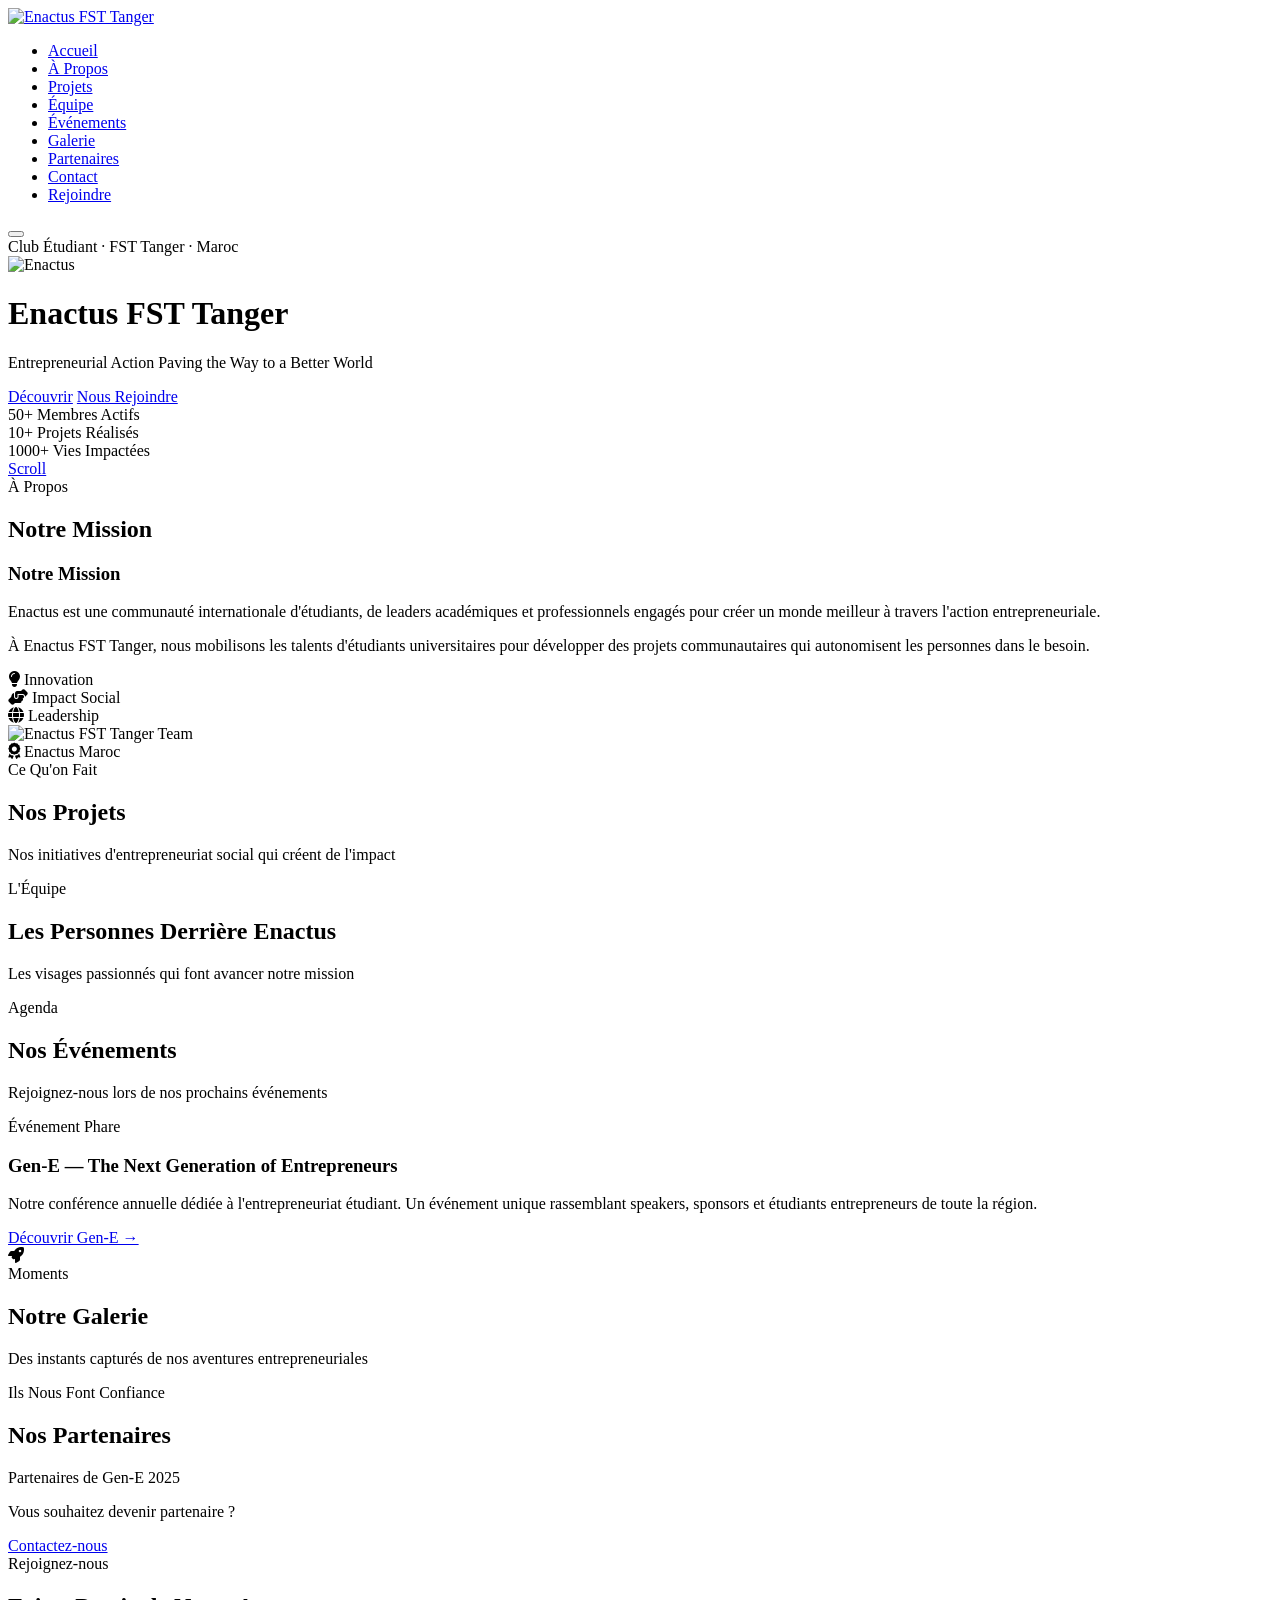
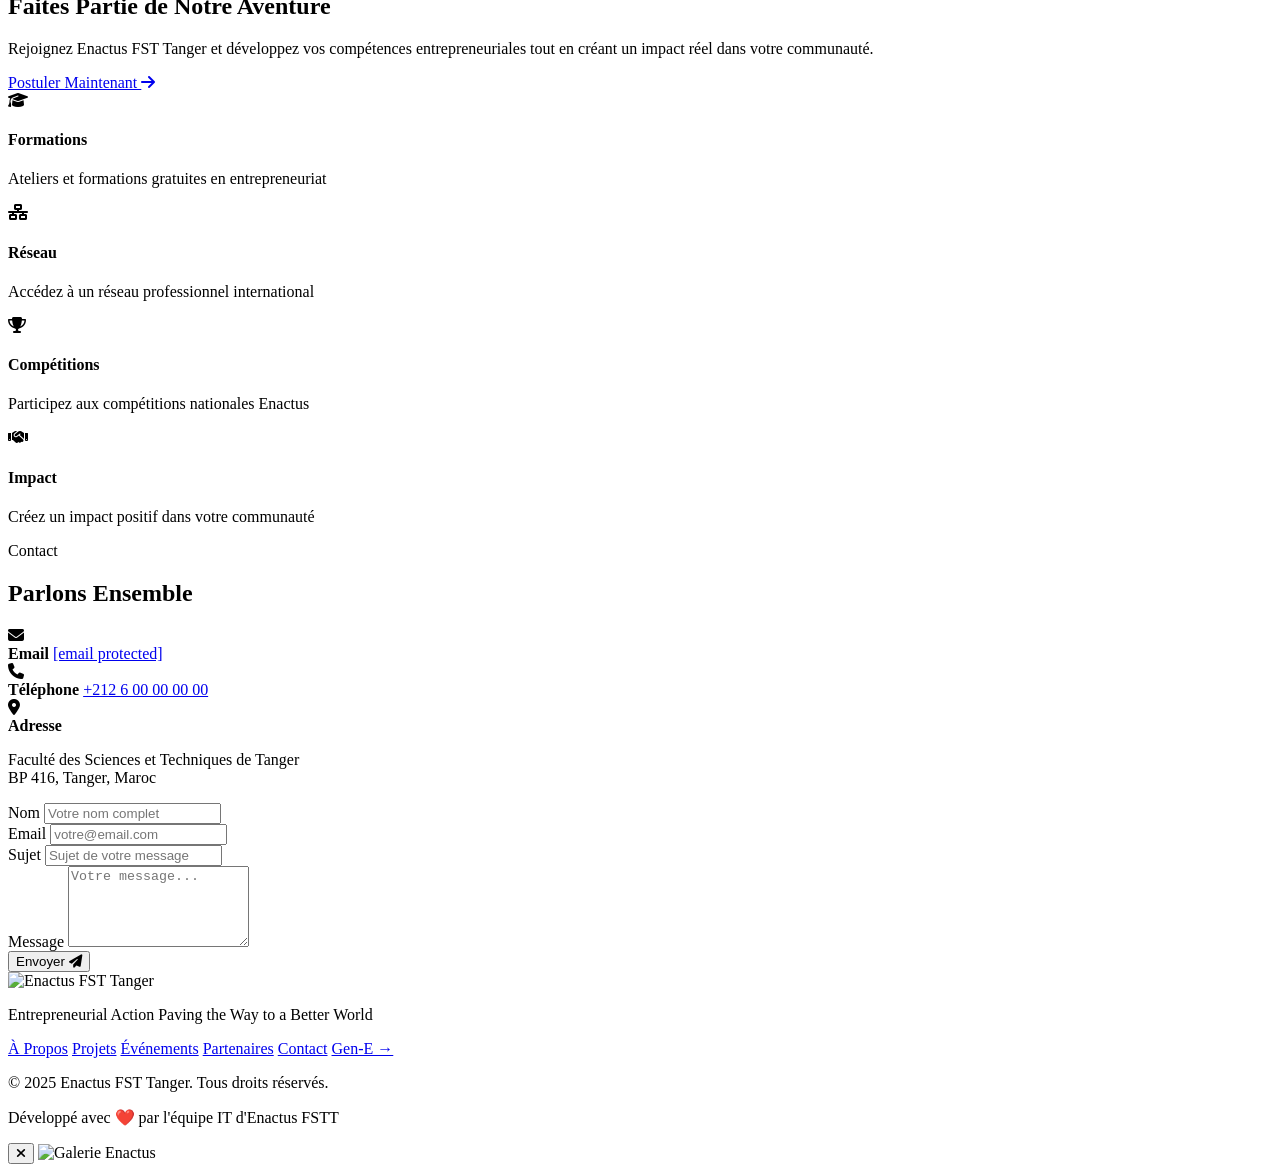
==== index.html @ f114e0a5 "Add files via upload" ====
<!DOCTYPE html>
<html lang="fr">
<head>
    <meta charset="UTF-8">
    <meta name="viewport" content="width=device-width, initial-scale=1.0">
    <meta name="description" content="Enactus FST Tanger — Club étudiant d'entrepreneuriat social à la Faculté des Sciences et Techniques de Tanger, Maroc.">
    <meta name="keywords" content="Enactus, FST Tanger, FSTT, entrepreneuriat, social, club, étudiant, Maroc, Tanger">

    <!-- Open Graph / Social sharing -->
    <meta property="og:title" content="Enactus FST Tanger">
    <meta property="og:description" content="Entrepreneurial Action Paving the Way to a Better World">
    <meta property="og:image" content="/images/og-image.jpg">
    <meta property="og:url" content="https://enactusfstt.com">
    <meta property="og:type" content="website">
    <meta name="twitter:card" content="summary_large_image">

    <title>Enactus FST Tanger</title>

    <!-- Fonts -->
    <link rel="preconnect" href="https://fonts.googleapis.com">
    <link rel="preconnect" href="https://fonts.gstatic.com" crossorigin>
    <link href="https://fonts.googleapis.com/css2?family=Syne:wght@400;600;700;800&family=Outfit:wght@300;400;500;600&display=swap" rel="stylesheet">

    <!-- Icons -->
    <link rel="stylesheet" href="https://cdnjs.cloudflare.com/ajax/libs/font-awesome/6.5.0/css/all.min.css">

    <!-- Stylesheet -->
    <link rel="stylesheet" href="css/style.css">


</head>
<body>

    <!-- =============== NAVBAR =============== -->
    <nav id="navbar">
        <div class="nav-container">
            <a href="#hero" class="nav-logo">
                <img src="images/logo.png" alt="Enactus FST Tanger" id="nav-logo-img">
            </a>
            <ul class="nav-links" id="nav-links">
                <li><a href="#hero" class="nav-link">Accueil</a></li>
                <li><a href="#about" class="nav-link">À Propos</a></li>
                <li><a href="#projects" class="nav-link">Projets</a></li>
                <li><a href="#team" class="nav-link">Équipe</a></li>
                <li><a href="#events" class="nav-link">Événements</a></li>
                <li><a href="#gallery" class="nav-link">Galerie</a></li>
                <li><a href="#partners" class="nav-link">Partenaires</a></li>
                <li><a href="#contact" class="nav-link">Contact</a></li>
                <li><a href="#join" class="btn-nav">Rejoindre</a></li>
            </ul>
            <button class="burger" id="burger" aria-label="Ouvrir le menu">
                <span></span>
                <span></span>
                <span></span>
            </button>
        </div>
    </nav>

    <!-- =============== HERO =============== -->
    <header id="hero">
        <div class="hero-bg"></div>
        <div class="hero-overlay"></div>
        <div class="hero-shape hero-shape-1"></div>
        <div class="hero-shape hero-shape-2"></div>
        <div class="hero-shape hero-shape-3"></div>

        <div class="hero-content">
            <div class="hero-text">
                <div class="hero-badge">Club Étudiant &middot; FST Tanger &middot; Maroc</div>
                <img src="images/logo.png" alt="Enactus" class="hero-logo">
                <h1 id="hero-title">Enactus <span class="text-accent">FST</span> Tanger</h1>
                <p id="hero-subtitle">Entrepreneurial Action Paving the Way to a Better World</p>
                <div class="hero-cta">
                    <a href="#about" class="btn-primary">Découvrir</a>
                    <a href="#join" class="btn-outline">Nous Rejoindre</a>
                </div>
            </div>
            <div class="hero-stats">
                <div class="stat-card">
                    <span class="stat-number" id="stat1-number">50+</span>
                    <span class="stat-label" id="stat1-label">Membres Actifs</span>
                </div>
                <div class="stat-card">
                    <span class="stat-number" id="stat2-number">10+</span>
                    <span class="stat-label" id="stat2-label">Projets Réalisés</span>
                </div>
                <div class="stat-card">
                    <span class="stat-number" id="stat3-number">1000+</span>
                    <span class="stat-label" id="stat3-label">Vies Impactées</span>
                </div>
            </div>
        </div>

        <a href="#about" class="scroll-down" aria-label="Défiler vers le bas">
            <span>Scroll</span>
            <div class="scroll-arrow"></div>
        </a>
    </header>

    <!-- =============== ABOUT =============== -->
    <section id="about">
        <div class="container">
            <div class="section-header">
                <span class="section-tag">À Propos</span>
                <h2 class="section-title">Notre <span class="text-accent">Mission</span></h2>
            </div>
            <div class="about-grid">
                <div class="about-text">
                    <h3 id="about-title">Notre Mission</h3>
                    <div id="about-description">
                        <p>Enactus est une communauté internationale d'étudiants, de leaders académiques et professionnels engagés pour créer un monde meilleur à travers l'action entrepreneuriale.</p>
                        <p>À Enactus FST Tanger, nous mobilisons les talents d'étudiants universitaires pour développer des projets communautaires qui autonomisent les personnes dans le besoin.</p>
                    </div>
                    <div class="about-values">
                        <div class="value-item">
                            <i class="fas fa-lightbulb"></i>
                            <span>Innovation</span>
                        </div>
                        <div class="value-item">
                            <i class="fas fa-hands-helping"></i>
                            <span>Impact Social</span>
                        </div>
                        <div class="value-item">
                            <i class="fas fa-globe"></i>
                            <span>Leadership</span>
                        </div>
                    </div>
                </div>
                <div class="about-image">
                    <img src="images/about.jpg" alt="Enactus FST Tanger Team" id="about-img">
                    <div class="about-image-badge">
                        <i class="fas fa-award"></i>
                        <span>Enactus Maroc</span>
                    </div>
                </div>
            </div>
        </div>
    </section>

    <!-- =============== PROJECTS =============== -->
    <section id="projects" class="section-alt">
        <div class="container">
            <div class="section-header">
                <span class="section-tag">Ce Qu'on Fait</span>
                <h2 class="section-title">Nos <span class="text-accent">Projets</span></h2>
                <p class="section-subtitle">Nos initiatives d'entrepreneuriat social qui créent de l'impact</p>
            </div>
            <div class="projects-grid" id="projects-container">
                <!-- Loaded dynamically -->
            </div>
        </div>
    </section>

    <!-- =============== TEAM =============== -->
    <section id="team">
        <div class="container">
            <div class="section-header">
                <span class="section-tag">L'Équipe</span>
                <h2 class="section-title">Les <span class="text-accent">Personnes</span> Derrière Enactus</h2>
                <p class="section-subtitle">Les visages passionnés qui font avancer notre mission</p>
            </div>
            <div class="team-grid" id="team-container">
                <!-- Loaded dynamically -->
            </div>
        </div>
    </section>

    <!-- =============== EVENTS =============== -->
    <section id="events" class="section-alt">
        <div class="container">
            <div class="section-header">
                <span class="section-tag">Agenda</span>
                <h2 class="section-title">Nos <span class="text-accent">Événements</span></h2>
                <p class="section-subtitle">Rejoignez-nous lors de nos prochains événements</p>
            </div>

            <!-- Gen-E Featured Card -->
            <div class="featured-event">
                <div class="featured-event-content">
                    <span class="featured-badge">Événement Phare</span>
                    <h3>Gen-E — The Next Generation of Entrepreneurs</h3>
                    <p>Notre conférence annuelle dédiée à l'entrepreneuriat étudiant. Un événement unique rassemblant speakers, sponsors et étudiants entrepreneurs de toute la région.</p>
                    <a href="https://gene.enactusfstt.com" target="_blank" rel="noopener" class="btn-primary">Découvrir Gen-E →</a>
                </div>
                <div class="featured-event-icon">
                    <i class="fas fa-rocket"></i>
                </div>
            </div>

            <div class="events-grid" id="events-container">
                <!-- Loaded dynamically -->
            </div>
        </div>
    </section>

    <!-- =============== GALLERY =============== -->
    <section id="gallery">
        <div class="container">
            <div class="section-header">
                <span class="section-tag">Moments</span>
                <h2 class="section-title">Notre <span class="text-accent">Galerie</span></h2>
                <p class="section-subtitle">Des instants capturés de nos aventures entrepreneuriales</p>
            </div>
            <div class="gallery-grid" id="gallery-container">
                <!-- Loaded dynamically -->
            </div>
        </div>
    </section>

    <!-- =============== PARTNERS =============== -->
    <section id="partners" class="section-alt">
        <div class="container">
            <div class="section-header">
                <span class="section-tag">Ils Nous Font Confiance</span>
                <h2 class="section-title">Nos <span class="text-accent">Partenaires</span></h2>
                <p class="section-subtitle" id="partners-subtitle">Partenaires de Gen-E 2025</p>
            </div>
            <div class="partners-grid" id="partners-container">
                <!-- Loaded dynamically -->
            </div>
            <div class="become-partner">
                <p>Vous souhaitez devenir partenaire ?</p>
                <a href="#contact" class="btn-primary">Contactez-nous</a>
            </div>
        </div>
    </section>

    <!-- =============== JOIN =============== -->
    <section id="join" class="section-join">
        <div class="container">
            <div class="join-content">
                <div class="join-text">
                    <span class="section-tag section-tag-dark">Rejoignez-nous</span>
                    <h2>Faites Partie de <span class="text-dark">Notre</span> Aventure</h2>
                    <p>Rejoignez Enactus FST Tanger et développez vos compétences entrepreneuriales tout en créant un impact réel dans votre communauté.</p>
                    <a href="https://forms.gle/your-form-id" target="_blank" rel="noopener" class="btn-dark" id="join-btn">
                        Postuler Maintenant <i class="fas fa-arrow-right"></i>
                    </a>
                </div>
                <div class="join-benefits">
                    <div class="benefit-card">
                        <i class="fas fa-graduation-cap"></i>
                        <h4>Formations</h4>
                        <p>Ateliers et formations gratuites en entrepreneuriat</p>
                    </div>
                    <div class="benefit-card">
                        <i class="fas fa-network-wired"></i>
                        <h4>Réseau</h4>
                        <p>Accédez à un réseau professionnel international</p>
                    </div>
                    <div class="benefit-card">
                        <i class="fas fa-trophy"></i>
                        <h4>Compétitions</h4>
                        <p>Participez aux compétitions nationales Enactus</p>
                    </div>
                    <div class="benefit-card">
                        <i class="fas fa-handshake"></i>
                        <h4>Impact</h4>
                        <p>Créez un impact positif dans votre communauté</p>
                    </div>
                </div>
            </div>
        </div>
    </section>

    <!-- =============== CONTACT =============== -->
    <section id="contact">
        <div class="container">
            <div class="section-header">
                <span class="section-tag">Contact</span>
                <h2 class="section-title">Parlons <span class="text-accent">Ensemble</span></h2>
            </div>
            <div class="contact-grid">
                <div class="contact-info">
                    <div class="contact-item">
                        <div class="contact-icon"><i class="fas fa-envelope"></i></div>
                        <div>
                            <strong>Email</strong>
                            <a href="/cdn-cgi/l/email-protection#ea8f848b899e9f99aa8c999e9ec48b89c4878b" id="contact-email"><span class="__cf_email__" data-cfemail="a5c0cbc4c6d1d0d6e5c3d6d1d18bc4c68bc8c4">[email&#160;protected]</span></a>
                        </div>
                    </div>
                    <div class="contact-item">
                        <div class="contact-icon"><i class="fas fa-phone"></i></div>
                        <div>
                            <strong>Téléphone</strong>
                            <a href="tel:+212600000000" id="contact-phone">+212 6 00 00 00 00</a>
                        </div>
                    </div>
                    <div class="contact-item">
                        <div class="contact-icon"><i class="fas fa-map-marker-alt"></i></div>
                        <div>
                            <strong>Adresse</strong>
                            <p id="contact-address">Faculté des Sciences et Techniques de Tanger<br>BP 416, Tanger, Maroc</p>
                        </div>
                    </div>
                    <div class="social-links" id="social-links-container">
                        <!-- Loaded dynamically -->
                    </div>
                </div>
                <div class="contact-form-wrapper">
                    <form id="contact-form" name="contact" method="POST">
                        <div class="form-group">
                            <label for="name">Nom</label>
                            <input type="text" id="name" name="name" placeholder="Votre nom complet" required>
                        </div>
                        <div class="form-group">
                            <label for="email-input">Email</label>
                            <input type="email" id="email-input" name="email" placeholder="votre@email.com" required>
                        </div>
                        <div class="form-group">
                            <label for="subject">Sujet</label>
                            <input type="text" id="subject" name="subject" placeholder="Sujet de votre message">
                        </div>
                        <div class="form-group">
                            <label for="message">Message</label>
                            <textarea id="message" name="message" rows="5" placeholder="Votre message..." required></textarea>
                        </div>
                        <button type="submit" class="btn-primary btn-full">
                            Envoyer <i class="fas fa-paper-plane"></i>
                        </button>
                    </form>
                </div>
            </div>
        </div>
    </section>

    <!-- =============== FOOTER =============== -->
    <footer id="footer">
        <div class="container">
            <div class="footer-content">
                <div class="footer-brand">
                    <img src="images/logo.png" alt="Enactus FST Tanger" class="footer-logo">
                    <p>Entrepreneurial Action Paving the Way to a Better World</p>
                </div>
                <div class="footer-links">
                    <a href="#about">À Propos</a>
                    <a href="#projects">Projets</a>
                    <a href="#events">Événements</a>
                    <a href="#partners">Partenaires</a>
                    <a href="#contact">Contact</a>
                    <a href="https://gene.enactusfstt.com" target="_blank" rel="noopener">Gen-E →</a>
                </div>
            </div>
            <div class="footer-bottom">
                <p id="footer-text">&copy; 2025 Enactus FST Tanger. Tous droits réservés.</p>
                <p>Développé avec ❤️ par l'équipe IT d'Enactus FSTT</p>
            </div>
        </div>
    </footer>

    <!-- Lightbox -->
    <div id="lightbox" class="lightbox" role="dialog" aria-modal="true" aria-label="Image agrandie">
        <button class="lightbox-close" id="lightbox-close" aria-label="Fermer">
            <i class="fas fa-times"></i>
        </button>
        <img src="" alt="Galerie Enactus" id="lightbox-img">
    </div>

    <script src="js/main.js"></script>
</body>
</html>
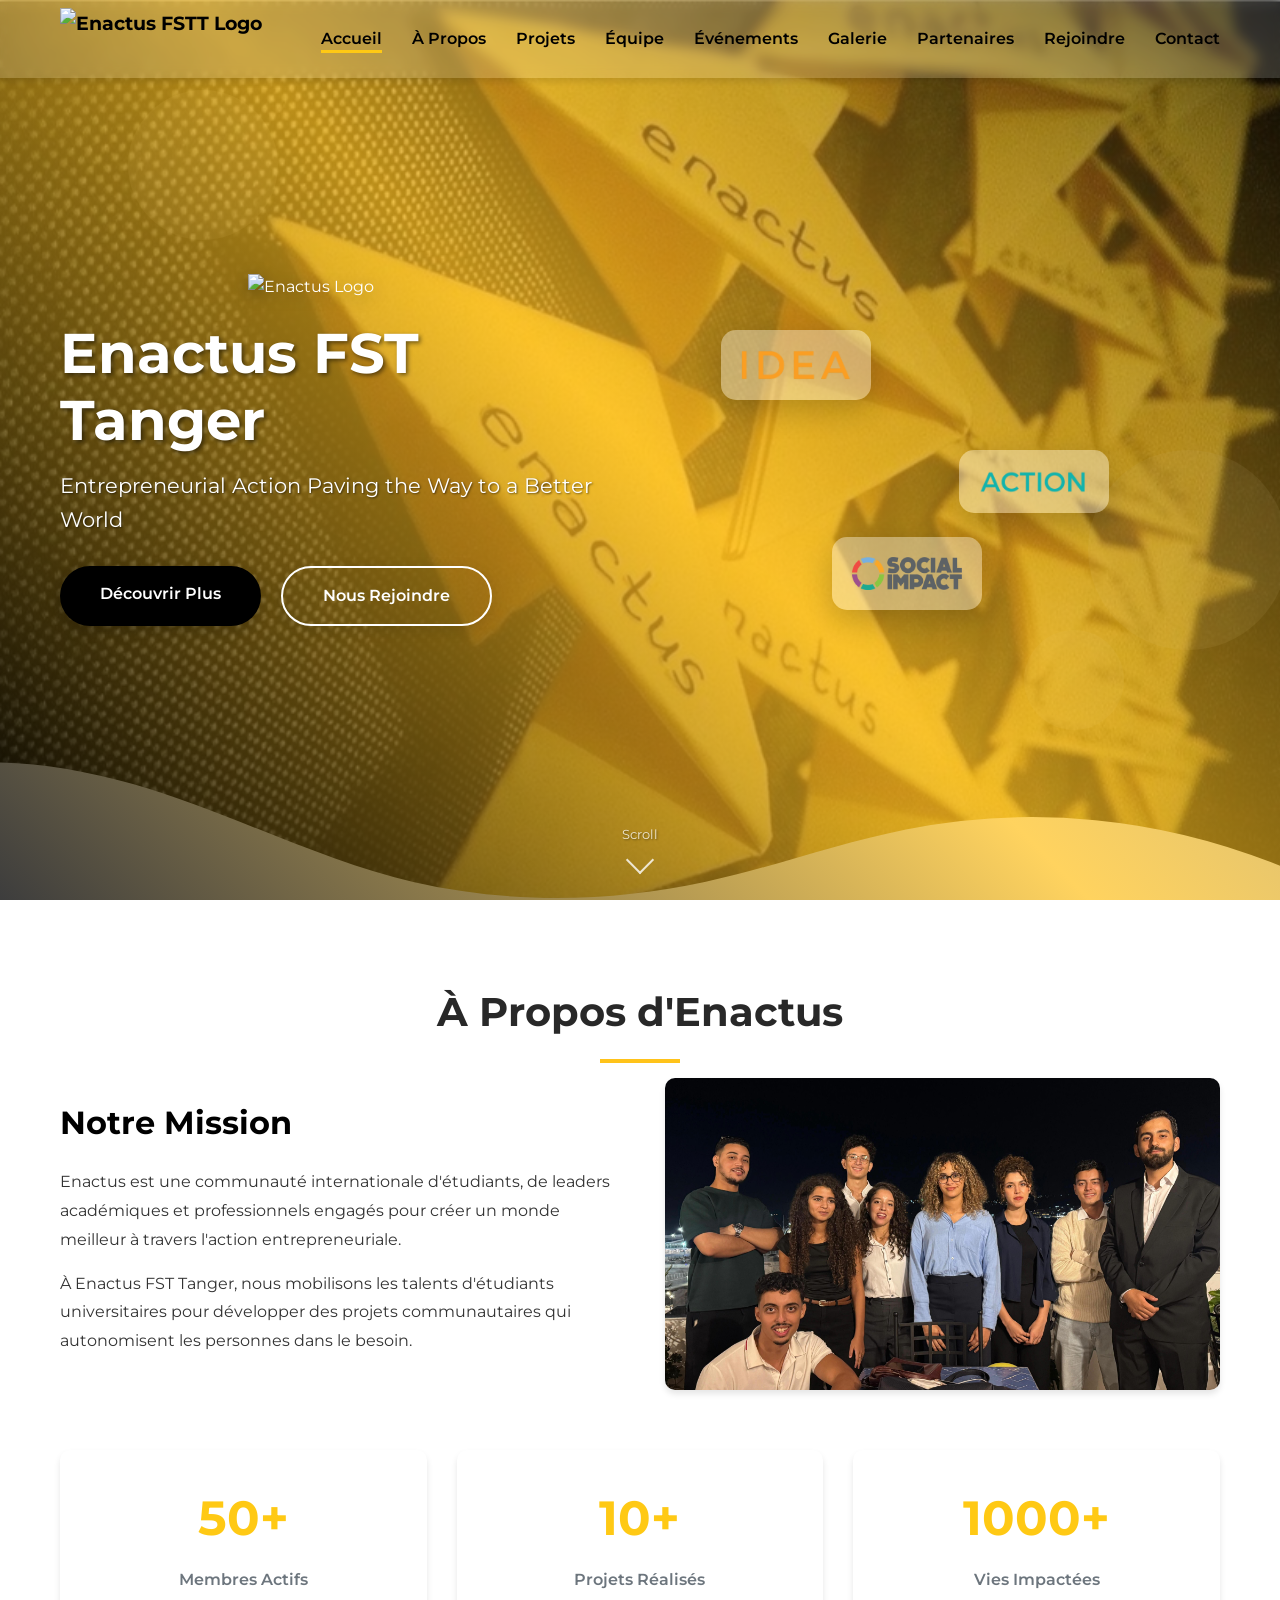
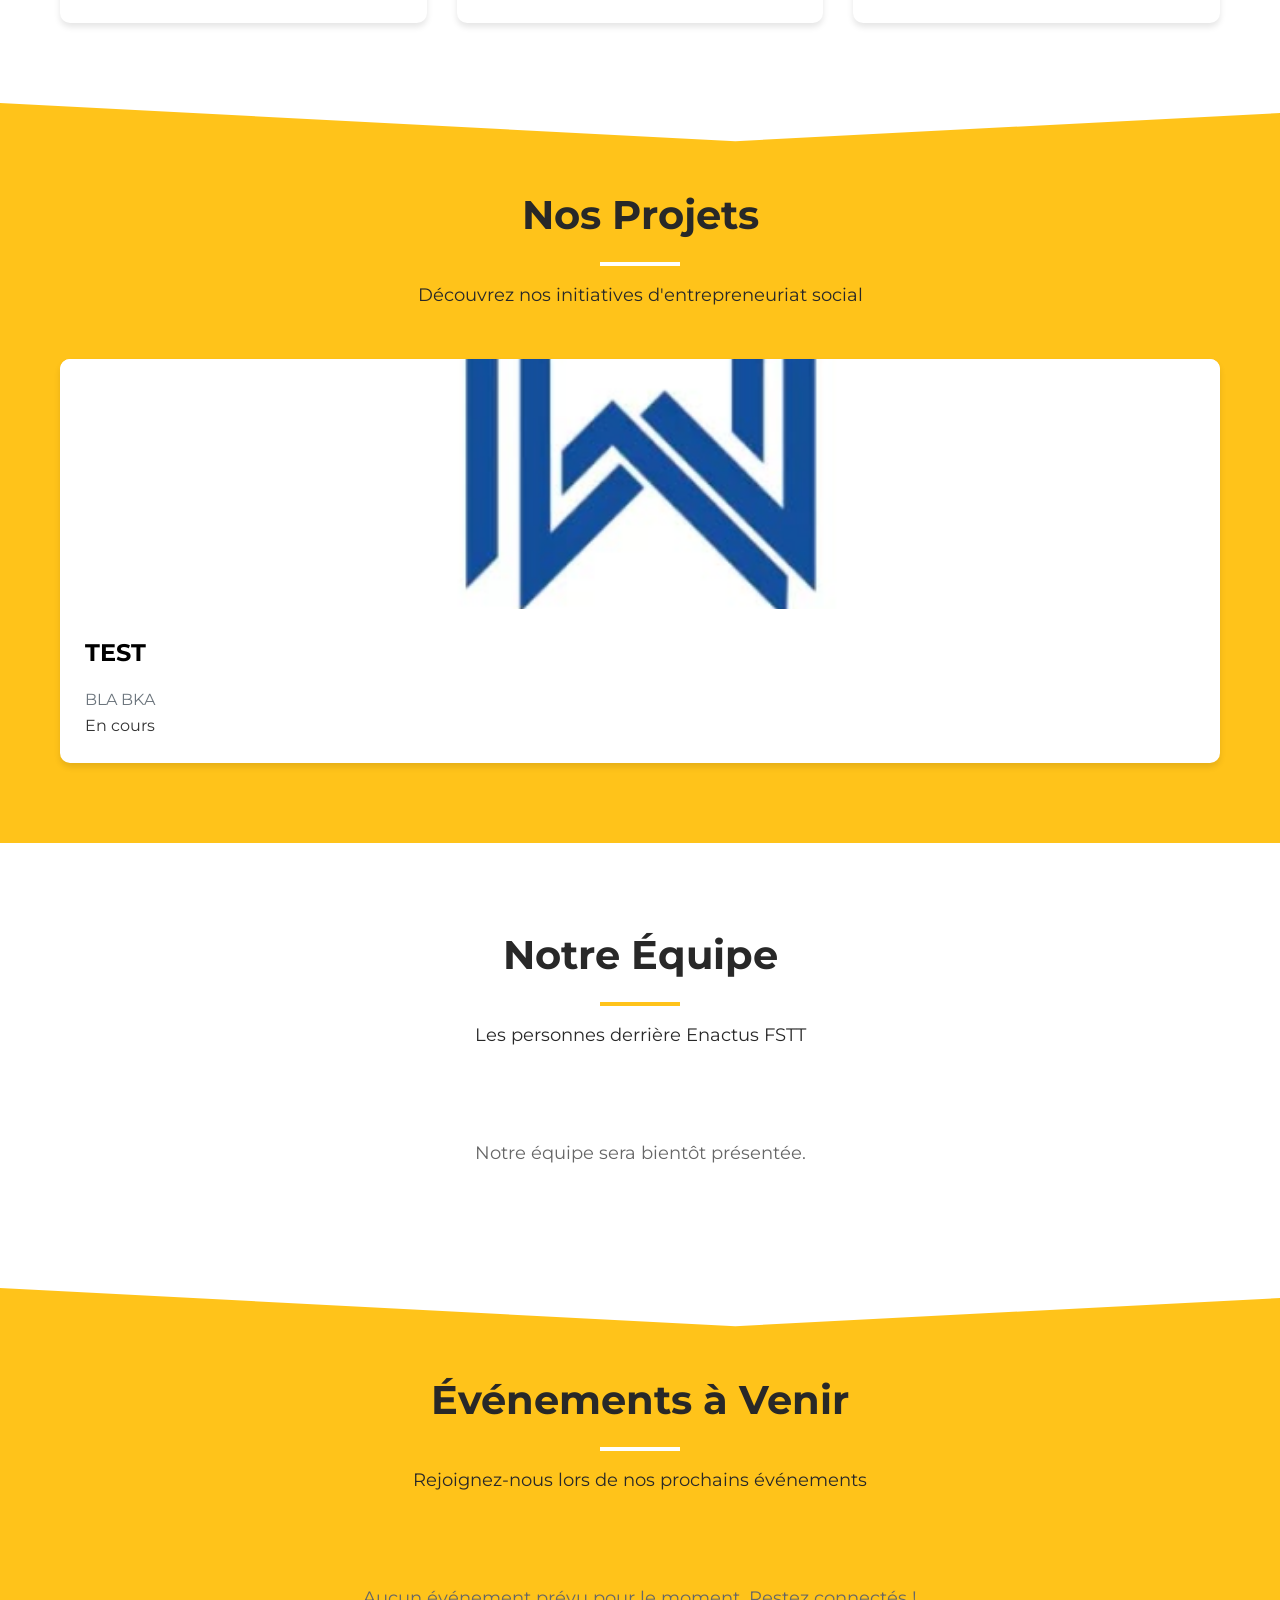
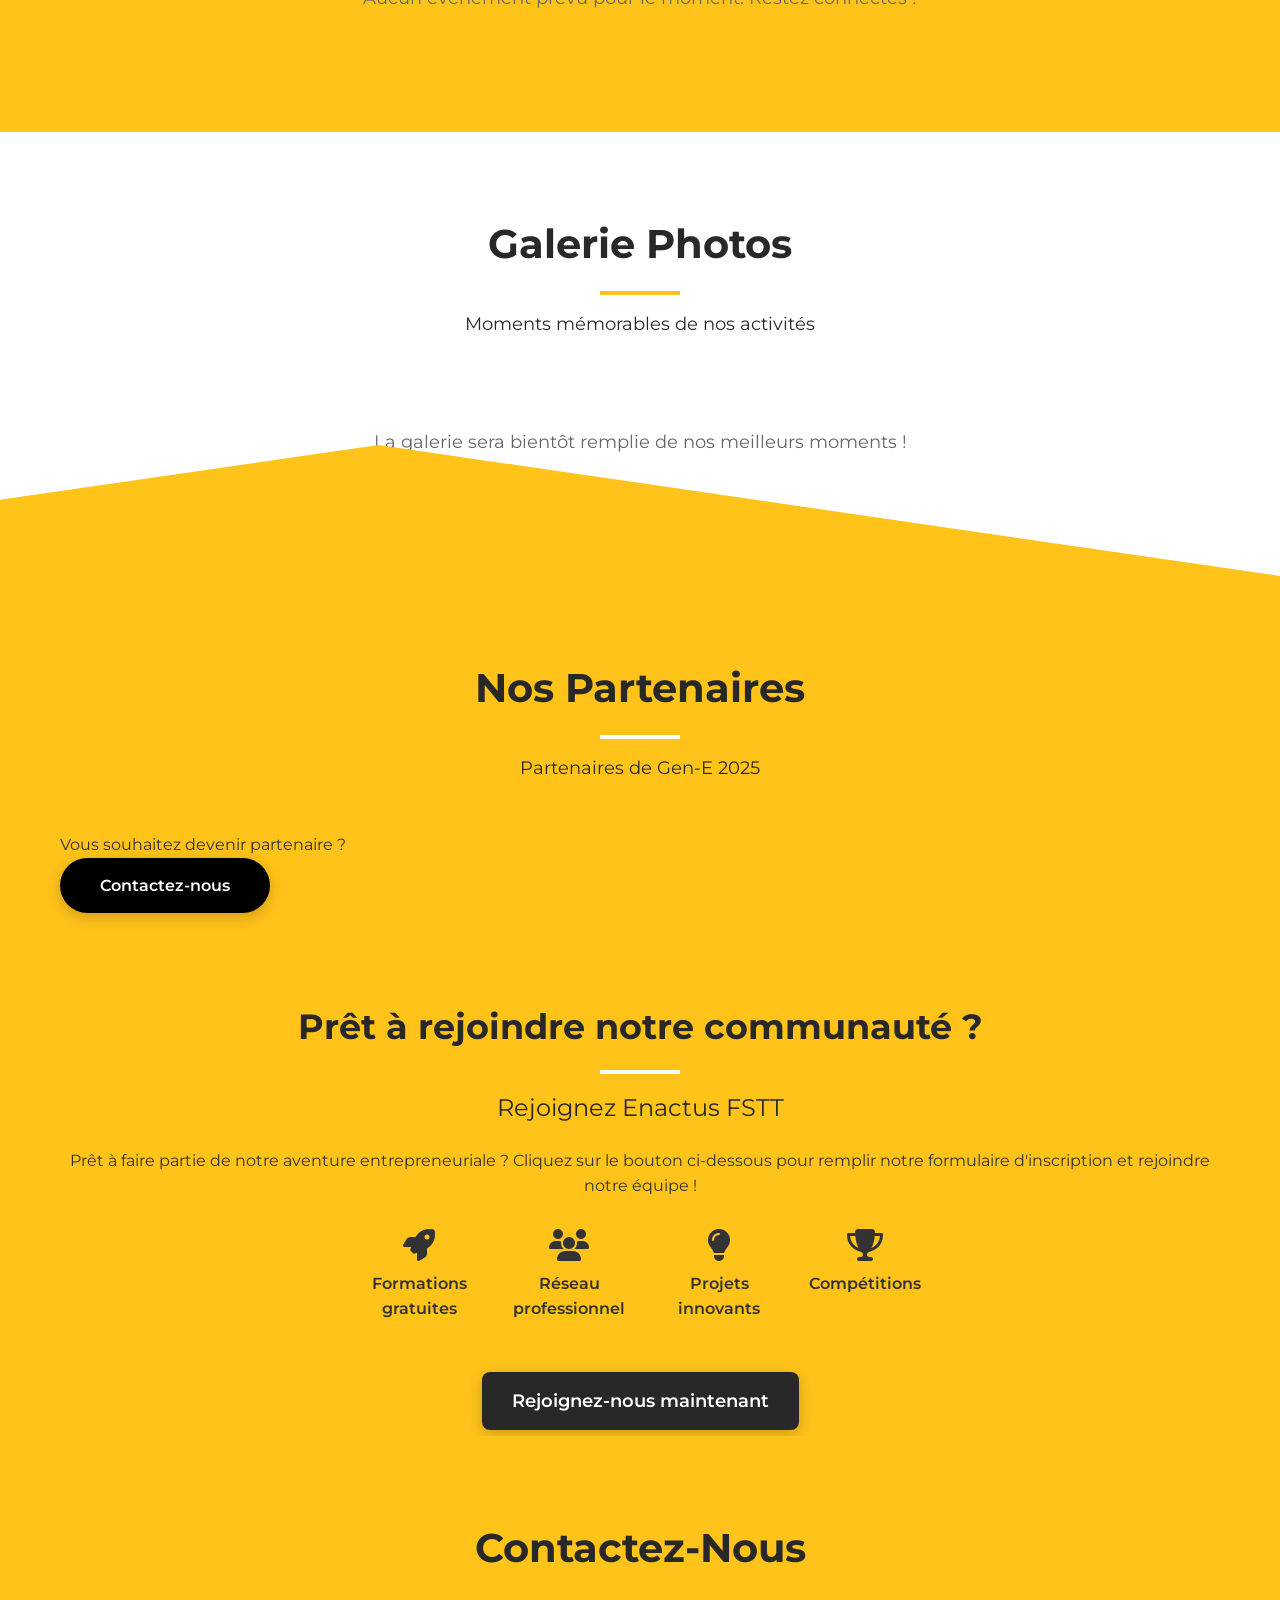
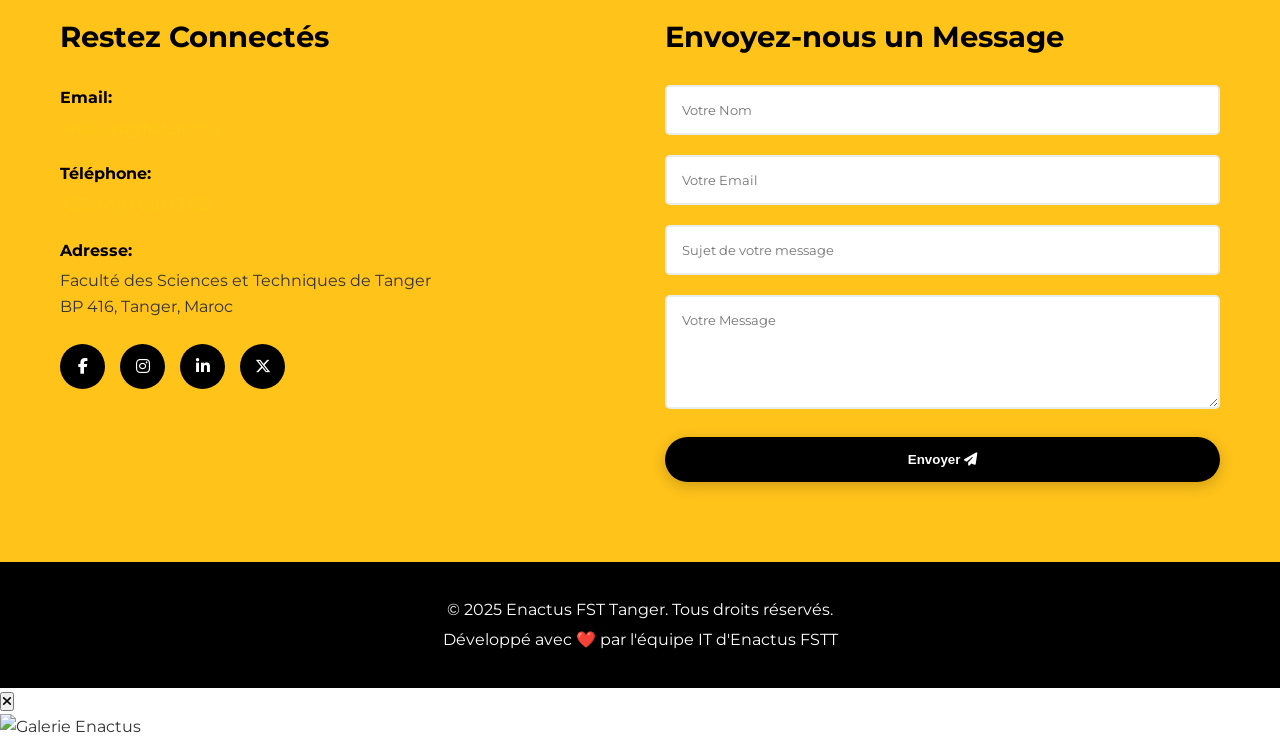
==== commit 27731a21: "Update greeting from 'Hello World' to 'Goodbye World'" ====
--- a/index.html
+++ b/index.html
@@ -6,7 +6,7 @@
     <meta name="description" content="Enactus FST Tanger — Club étudiant d'entrepreneuriat social à la Faculté des Sciences et Techniques de Tanger, Maroc.">
     <meta name="keywords" content="Enactus, FST Tanger, FSTT, entrepreneuriat, social, club, étudiant, Maroc, Tanger">
 
-    <!-- Open Graph / Social sharing -->
+    <!-- Open Graph -->
     <meta property="og:title" content="Enactus FST Tanger">
     <meta property="og:description" content="Entrepreneurial Action Paving the Way to a Better World">
     <meta property="og:image" content="/images/og-image.jpg">
@@ -19,7 +19,7 @@
     <!-- Fonts -->
     <link rel="preconnect" href="https://fonts.googleapis.com">
     <link rel="preconnect" href="https://fonts.gstatic.com" crossorigin>
-    <link href="https://fonts.googleapis.com/css2?family=Syne:wght@400;600;700;800&family=Outfit:wght@300;400;500;600&display=swap" rel="stylesheet">
+    <link href="https://fonts.googleapis.com/css2?family=Montserrat:wght@300;400;500;600;700&family=Syne:wght@400;600;700;800&family=Outfit:wght@300;400;500;600&display=swap" rel="stylesheet">
 
     <!-- Icons -->
     <link rel="stylesheet" href="https://cdnjs.cloudflare.com/ajax/libs/font-awesome/6.5.0/css/all.min.css">
@@ -27,126 +27,133 @@
     <!-- Stylesheet -->
     <link rel="stylesheet" href="css/style.css">
 
-
+    <!-- Netlify Identity Widget -->
+    <script src="https://identity.netlify.com/v1/netlify-identity-widget.js"></script>
 </head>
 <body>
 
     <!-- =============== NAVBAR =============== -->
     <nav id="navbar">
-        <div class="nav-container">
-            <a href="#hero" class="nav-logo">
-                <img src="images/logo.png" alt="Enactus FST Tanger" id="nav-logo-img">
-            </a>
-            <ul class="nav-links" id="nav-links">
-                <li><a href="#hero" class="nav-link">Accueil</a></li>
-                <li><a href="#about" class="nav-link">À Propos</a></li>
-                <li><a href="#projects" class="nav-link">Projets</a></li>
-                <li><a href="#team" class="nav-link">Équipe</a></li>
-                <li><a href="#events" class="nav-link">Événements</a></li>
-                <li><a href="#gallery" class="nav-link">Galerie</a></li>
-                <li><a href="#partners" class="nav-link">Partenaires</a></li>
-                <li><a href="#contact" class="nav-link">Contact</a></li>
-                <li><a href="#join" class="btn-nav">Rejoindre</a></li>
-            </ul>
-            <button class="burger" id="burger" aria-label="Ouvrir le menu">
+        <div class="container nav-container">
+            <div class="logo">
+                <img src="images/logo.png" alt="Enactus FSTT Logo" id="nav-logo">
+            </div>
+            <!-- class="mobile-menu-toggle" matches JS querySelector('.mobile-menu-toggle') -->
+            <button class="mobile-menu-toggle" aria-label="Toggle menu">
                 <span></span>
                 <span></span>
                 <span></span>
             </button>
+            <ul class="nav-links">
+                <li><a href="#header">Accueil</a></li>
+                <li><a href="#about">À Propos</a></li>
+                <li><a href="#projects">Projets</a></li>
+                <li><a href="#team">Équipe</a></li>
+                <li><a href="#events">Événements</a></li>
+                <li><a href="#gallery">Galerie</a></li>
+                <li><a href="#partners">Partenaires</a></li>
+                <li><a href="#join-club">Rejoindre</a></li>
+                <li><a href="#contact">Contact</a></li>
+            </ul>
         </div>
     </nav>
 
-    <!-- =============== HERO =============== -->
-    <header id="hero">
-        <div class="hero-bg"></div>
-        <div class="hero-overlay"></div>
-        <div class="hero-shape hero-shape-1"></div>
-        <div class="hero-shape hero-shape-2"></div>
-        <div class="hero-shape hero-shape-3"></div>
-
-        <div class="hero-content">
-            <div class="hero-text">
-                <div class="hero-badge">Club Étudiant &middot; FST Tanger &middot; Maroc</div>
-                <img src="images/logo.png" alt="Enactus" class="hero-logo">
-                <h1 id="hero-title">Enactus <span class="text-accent">FST</span> Tanger</h1>
-                <p id="hero-subtitle">Entrepreneurial Action Paving the Way to a Better World</p>
-                <div class="hero-cta">
-                    <a href="#about" class="btn-primary">Découvrir</a>
-                    <a href="#join" class="btn-outline">Nous Rejoindre</a>
-                </div>
-            </div>
-            <div class="hero-stats">
-                <div class="stat-card">
-                    <span class="stat-number" id="stat1-number">50+</span>
-                    <span class="stat-label" id="stat1-label">Membres Actifs</span>
-                </div>
-                <div class="stat-card">
-                    <span class="stat-number" id="stat2-number">10+</span>
-                    <span class="stat-label" id="stat2-label">Projets Réalisés</span>
-                </div>
-                <div class="stat-card">
-                    <span class="stat-number" id="stat3-number">1000+</span>
-                    <span class="stat-label" id="stat3-label">Vies Impactées</span>
-                </div>
-            </div>
-        </div>
-
-        <a href="#about" class="scroll-down" aria-label="Défiler vers le bas">
+    <!-- =============== HEADER / HERO =============== -->
+    <!-- id="header" matches CSS #header rules AND JS getElementById calls -->
+    <header id="header">
+        <div class="header-background">
+            <div class="header-overlay"></div>
+            <div class="header-shapes">
+                <div class="shape shape-1"></div>
+                <div class="shape shape-2"></div>
+                <div class="shape shape-3"></div>
+            </div>
+        </div>
+
+        <div class="container header-content">
+            <div class="header-text">
+                <div class="logo-container">
+                    <img src="images/logo.png" alt="Enactus Logo" class="header-logo" id="header-main-logo">
+                </div>
+                <!-- IDs match JS getElementById('header-title') and getElementById('header-subtitle') -->
+                <h1 id="header-title">Enactus FST Tanger</h1>
+                <p id="header-subtitle">Entrepreneurial Action Paving the Way to a Better World</p>
+                <div class="header-buttons">
+                    <a href="#about" class="btn-primary">Découvrir Plus</a>
+                    <a href="#join-club" class="btn-secondary">Nous Rejoindre</a>
+                </div>
+            </div>
+
+            <div class="header-visual">
+                <div class="floating-card card-1">
+                    <img src="images/floating/IDEA.png" alt="Idée">
+                </div>
+                <div class="floating-card card-2">
+                    <img src="images/floating/ACTION.png" alt="Action">
+                </div>
+                <div class="floating-card card-3">
+                    <img src="images/floating/social-impact.png" alt="Impact Social">
+                </div>
+            </div>
+        </div>
+
+        <div class="scroll-indicator">
             <span>Scroll</span>
             <div class="scroll-arrow"></div>
-        </a>
+        </div>
+
+        <div class="Wave">
+            <svg data-name="Layer 1" xmlns="http://www.w3.org/2000/svg" viewBox="0 0 1200 120" preserveAspectRatio="none">
+                <path d="M321.39,56.44c58-10.79,114.16-30.13,172-41.86,82.39-16.72,168.19-17.73,250.45-.39C823.78,31,906.67,72,985.66,92.83c70.05,18.48,146.53,26.09,214.34,3V0H0V27.35A600.21,600.21,0,0,0,321.39,56.44Z" class="shape-fill"></path>
+            </svg>
+        </div>
     </header>
 
     <!-- =============== ABOUT =============== -->
     <section id="about">
         <div class="container">
-            <div class="section-header">
-                <span class="section-tag">À Propos</span>
-                <h2 class="section-title">Notre <span class="text-accent">Mission</span></h2>
-            </div>
-            <div class="about-grid">
+            <h2 class="section-title">À Propos d'Enactus</h2>
+            <div class="about-content">
                 <div class="about-text">
                     <h3 id="about-title">Notre Mission</h3>
                     <div id="about-description">
                         <p>Enactus est une communauté internationale d'étudiants, de leaders académiques et professionnels engagés pour créer un monde meilleur à travers l'action entrepreneuriale.</p>
                         <p>À Enactus FST Tanger, nous mobilisons les talents d'étudiants universitaires pour développer des projets communautaires qui autonomisent les personnes dans le besoin.</p>
                     </div>
-                    <div class="about-values">
-                        <div class="value-item">
-                            <i class="fas fa-lightbulb"></i>
-                            <span>Innovation</span>
-                        </div>
-                        <div class="value-item">
-                            <i class="fas fa-hands-helping"></i>
-                            <span>Impact Social</span>
-                        </div>
-                        <div class="value-item">
-                            <i class="fas fa-globe"></i>
-                            <span>Leadership</span>
-                        </div>
-                    </div>
                 </div>
                 <div class="about-image">
-                    <img src="images/about.jpg" alt="Enactus FST Tanger Team" id="about-img">
-                    <div class="about-image-badge">
-                        <i class="fas fa-award"></i>
-                        <span>Enactus Maroc</span>
-                    </div>
+                    <img src="images/about.jpg" alt="Enactus Team" id="about-img">
+                </div>
+            </div>
+            <div class="stats">
+                <div class="stat-item">
+                    <h3 id="stat1-number">50+</h3>
+                    <p id="stat1-label">Membres Actifs</p>
+                </div>
+                <div class="stat-item">
+                    <h3 id="stat2-number">10+</h3>
+                    <p id="stat2-label">Projets Réalisés</p>
+                </div>
+                <div class="stat-item">
+                    <h3 id="stat3-number">1000+</h3>
+                    <p id="stat3-label">Vies Impactées</p>
                 </div>
             </div>
         </div>
     </section>
 
     <!-- =============== PROJECTS =============== -->
-    <section id="projects" class="section-alt">
-        <div class="container">
-            <div class="section-header">
-                <span class="section-tag">Ce Qu'on Fait</span>
-                <h2 class="section-title">Nos <span class="text-accent">Projets</span></h2>
-                <p class="section-subtitle">Nos initiatives d'entrepreneuriat social qui créent de l'impact</p>
-            </div>
+    <section id="projects">
+        <div class="Triangle">
+            <svg data-name="Layer 1" xmlns="http://www.w3.org/2000/svg" viewBox="0 0 1200 120" preserveAspectRatio="none">
+                <path d="M1200 0L0 0 598.97 114.72 1200 0z" class="shape-fill"></path>
+            </svg>
+        </div>
+        <div class="container">
+            <h2 class="section-title">Nos Projets</h2>
+            <p class="section-subtitle">Découvrez nos initiatives d'entrepreneuriat social</p>
             <div class="projects-grid" id="projects-container">
-                <!-- Loaded dynamically -->
+                <!-- Loaded dynamically by main.js renderProjects() -->
             </div>
         </div>
     </section>
@@ -154,41 +161,26 @@
     <!-- =============== TEAM =============== -->
     <section id="team">
         <div class="container">
-            <div class="section-header">
-                <span class="section-tag">L'Équipe</span>
-                <h2 class="section-title">Les <span class="text-accent">Personnes</span> Derrière Enactus</h2>
-                <p class="section-subtitle">Les visages passionnés qui font avancer notre mission</p>
-            </div>
+            <h2 class="section-title">Notre Équipe</h2>
+            <p class="section-subtitle">Les personnes derrière Enactus FSTT</p>
             <div class="team-grid" id="team-container">
-                <!-- Loaded dynamically -->
+                <!-- Loaded dynamically by main.js renderTeam() -->
             </div>
         </div>
     </section>
 
     <!-- =============== EVENTS =============== -->
-    <section id="events" class="section-alt">
-        <div class="container">
-            <div class="section-header">
-                <span class="section-tag">Agenda</span>
-                <h2 class="section-title">Nos <span class="text-accent">Événements</span></h2>
-                <p class="section-subtitle">Rejoignez-nous lors de nos prochains événements</p>
-            </div>
-
-            <!-- Gen-E Featured Card -->
-            <div class="featured-event">
-                <div class="featured-event-content">
-                    <span class="featured-badge">Événement Phare</span>
-                    <h3>Gen-E — The Next Generation of Entrepreneurs</h3>
-                    <p>Notre conférence annuelle dédiée à l'entrepreneuriat étudiant. Un événement unique rassemblant speakers, sponsors et étudiants entrepreneurs de toute la région.</p>
-                    <a href="https://gene.enactusfstt.com" target="_blank" rel="noopener" class="btn-primary">Découvrir Gen-E →</a>
-                </div>
-                <div class="featured-event-icon">
-                    <i class="fas fa-rocket"></i>
-                </div>
-            </div>
-
+    <section id="events">
+        <div class="Triangle">
+            <svg data-name="Layer 1" xmlns="http://www.w3.org/2000/svg" viewBox="0 0 1200 120" preserveAspectRatio="none">
+                <path d="M1200 0L0 0 598.97 114.72 1200 0z" class="shape-fill"></path>
+            </svg>
+        </div>
+        <div class="container">
+            <h2 class="section-title">Événements à Venir</h2>
+            <p class="section-subtitle">Rejoignez-nous lors de nos prochains événements</p>
             <div class="events-grid" id="events-container">
-                <!-- Loaded dynamically -->
+                <!-- Loaded dynamically by main.js renderEvents() -->
             </div>
         </div>
     </section>
@@ -196,27 +188,27 @@
     <!-- =============== GALLERY =============== -->
     <section id="gallery">
         <div class="container">
-            <div class="section-header">
-                <span class="section-tag">Moments</span>
-                <h2 class="section-title">Notre <span class="text-accent">Galerie</span></h2>
-                <p class="section-subtitle">Des instants capturés de nos aventures entrepreneuriales</p>
-            </div>
+            <h2 class="section-title">Galerie Photos</h2>
+            <p class="section-subtitle">Moments mémorables de nos activités</p>
             <div class="gallery-grid" id="gallery-container">
-                <!-- Loaded dynamically -->
-            </div>
+                <!-- Loaded dynamically by main.js renderGallery() -->
+            </div>
+        </div>
+        <div class="custom-Straight">
+            <svg data-name="Layer 1" xmlns="http://www.w3.org/2000/svg" viewBox="0 0 1200 120" preserveAspectRatio="none">
+                <path d="M1200 0L0 0 598.97 114.72 1200 0z" class="shape-fill"></path>
+            </svg>
         </div>
     </section>
 
     <!-- =============== PARTNERS =============== -->
-    <section id="partners" class="section-alt">
-        <div class="container">
-            <div class="section-header">
-                <span class="section-tag">Ils Nous Font Confiance</span>
-                <h2 class="section-title">Nos <span class="text-accent">Partenaires</span></h2>
-                <p class="section-subtitle" id="partners-subtitle">Partenaires de Gen-E 2025</p>
-            </div>
+    <!-- Added: was in config.yml + data.json schema but completely missing from HTML -->
+    <section id="partners">
+        <div class="container">
+            <h2 class="section-title">Nos Partenaires</h2>
+            <p class="section-subtitle" id="partners-subtitle">Partenaires de Gen-E 2025</p>
             <div class="partners-grid" id="partners-container">
-                <!-- Loaded dynamically -->
+                <!-- Loaded dynamically by main.js renderPartners() -->
             </div>
             <div class="become-partner">
                 <p>Vous souhaitez devenir partenaire ?</p>
@@ -225,97 +217,85 @@
         </div>
     </section>
 
-    <!-- =============== JOIN =============== -->
-    <section id="join" class="section-join">
-        <div class="container">
-            <div class="join-content">
-                <div class="join-text">
-                    <span class="section-tag section-tag-dark">Rejoignez-nous</span>
-                    <h2>Faites Partie de <span class="text-dark">Notre</span> Aventure</h2>
-                    <p>Rejoignez Enactus FST Tanger et développez vos compétences entrepreneuriales tout en créant un impact réel dans votre communauté.</p>
-                    <a href="https://forms.gle/your-form-id" target="_blank" rel="noopener" class="btn-dark" id="join-btn">
-                        Postuler Maintenant <i class="fas fa-arrow-right"></i>
-                    </a>
-                </div>
-                <div class="join-benefits">
-                    <div class="benefit-card">
-                        <i class="fas fa-graduation-cap"></i>
-                        <h4>Formations</h4>
-                        <p>Ateliers et formations gratuites en entrepreneuriat</p>
-                    </div>
-                    <div class="benefit-card">
-                        <i class="fas fa-network-wired"></i>
-                        <h4>Réseau</h4>
-                        <p>Accédez à un réseau professionnel international</p>
-                    </div>
-                    <div class="benefit-card">
-                        <i class="fas fa-trophy"></i>
-                        <h4>Compétitions</h4>
-                        <p>Participez aux compétitions nationales Enactus</p>
-                    </div>
-                    <div class="benefit-card">
-                        <i class="fas fa-handshake"></i>
-                        <h4>Impact</h4>
-                        <p>Créez un impact positif dans votre communauté</p>
-                    </div>
-                </div>
-            </div>
+    <!-- =============== JOIN CLUB =============== -->
+    <section id="join-club">
+        <div class="container">
+            <h2 class="section-title">Prêt à rejoindre notre communauté ?</h2>
+            <p class="section-subtitle">Rejoignez Enactus FSTT</p>
+            <p>Prêt à faire partie de notre aventure entrepreneuriale ? Cliquez sur le bouton ci-dessous pour remplir notre formulaire d'inscription et rejoindre notre équipe !</p>
+
+            <div class="join-benefits">
+                <div class="benefit-item">
+                    <i class="fas fa-rocket fa-2x"></i>
+                    <p>Formations gratuites</p>
+                </div>
+                <div class="benefit-item">
+                    <i class="fas fa-users fa-2x"></i>
+                    <p>Réseau professionnel</p>
+                </div>
+                <div class="benefit-item">
+                    <i class="fas fa-lightbulb fa-2x"></i>
+                    <p>Projets innovants</p>
+                </div>
+                <div class="benefit-item">
+                    <i class="fas fa-trophy fa-2x"></i>
+                    <p>Compétitions</p>
+                </div>
+            </div>
+
+            <a href="https://forms.gle/your-form-id" target="_blank" rel="noopener" class="btn-primary join-club-btn" id="join-btn">
+                Rejoignez-nous maintenant
+            </a>
         </div>
     </section>
 
     <!-- =============== CONTACT =============== -->
     <section id="contact">
-        <div class="container">
-            <div class="section-header">
-                <span class="section-tag">Contact</span>
-                <h2 class="section-title">Parlons <span class="text-accent">Ensemble</span></h2>
-            </div>
-            <div class="contact-grid">
+        <div class="Straight">
+            <svg data-name="Layer 1" xmlns="http://www.w3.org/2000/svg" viewBox="0 0 1200 120" preserveAspectRatio="none">
+                <path d="M1200 0L0 0 598.97 114.72 1200 0z" class="shape-fill"></path>
+            </svg>
+        </div>
+        <div class="container">
+            <h2 class="section-title">Contactez-Nous</h2>
+            <div class="contact-content">
                 <div class="contact-info">
+                    <h3>Restez Connectés</h3>
                     <div class="contact-item">
-                        <div class="contact-icon"><i class="fas fa-envelope"></i></div>
-                        <div>
-                            <strong>Email</strong>
-                            <a href="/cdn-cgi/l/email-protection#ea8f848b899e9f99aa8c999e9ec48b89c4878b" id="contact-email"><span class="__cf_email__" data-cfemail="a5c0cbc4c6d1d0d6e5c3d6d1d18bc4c68bc8c4">[email&#160;protected]</span></a>
-                        </div>
+                        <strong>Email:</strong>
+                        <!-- Plain email — JS updateContact() overwrites from data.json -->
+                        <a href="mailto:enactus@fstt.ac.ma" id="contact-email">enactus@fstt.ac.ma</a>
                     </div>
                     <div class="contact-item">
-                        <div class="contact-icon"><i class="fas fa-phone"></i></div>
-                        <div>
-                            <strong>Téléphone</strong>
-                            <a href="tel:+212600000000" id="contact-phone">+212 6 00 00 00 00</a>
-                        </div>
+                        <strong>Téléphone:</strong>
+                        <a href="tel:+212600000000" id="contact-phone">+212 6 00 00 00 00</a>
                     </div>
                     <div class="contact-item">
-                        <div class="contact-icon"><i class="fas fa-map-marker-alt"></i></div>
-                        <div>
-                            <strong>Adresse</strong>
-                            <p id="contact-address">Faculté des Sciences et Techniques de Tanger<br>BP 416, Tanger, Maroc</p>
-                        </div>
+                        <strong>Adresse:</strong>
+                        <p id="contact-address">Faculté des Sciences et Techniques de Tanger<br>BP 416, Tanger, Maroc</p>
                     </div>
                     <div class="social-links" id="social-links-container">
-                        <!-- Loaded dynamically -->
+                        <!-- Loaded dynamically by main.js updateContact() -->
                     </div>
                 </div>
                 <div class="contact-form-wrapper">
-                    <form id="contact-form" name="contact" method="POST">
+                    <h3>Envoyez-nous un Message</h3>
+                    <!-- data-netlify="true" + hidden form-name = required for Netlify Forms to detect -->
+                    <form id="contact-form" class="contact-form" name="contact" method="POST" data-netlify="true">
+                        <input type="hidden" name="form-name" value="contact">
                         <div class="form-group">
-                            <label for="name">Nom</label>
-                            <input type="text" id="name" name="name" placeholder="Votre nom complet" required>
+                            <input type="text" id="name" name="name" placeholder="Votre Nom" required>
                         </div>
                         <div class="form-group">
-                            <label for="email-input">Email</label>
-                            <input type="email" id="email-input" name="email" placeholder="votre@email.com" required>
+                            <input type="email" id="email-input" name="email" placeholder="Votre Email" required>
                         </div>
                         <div class="form-group">
-                            <label for="subject">Sujet</label>
                             <input type="text" id="subject" name="subject" placeholder="Sujet de votre message">
                         </div>
                         <div class="form-group">
-                            <label for="message">Message</label>
-                            <textarea id="message" name="message" rows="5" placeholder="Votre message..." required></textarea>
+                            <textarea id="message" name="message" rows="5" placeholder="Votre Message" required></textarea>
                         </div>
-                        <button type="submit" class="btn-primary btn-full">
+                        <button type="submit" class="btn-primary">
                             Envoyer <i class="fas fa-paper-plane"></i>
                         </button>
                     </form>
@@ -325,37 +305,34 @@
     </section>
 
     <!-- =============== FOOTER =============== -->
-    <footer id="footer">
-        <div class="container">
-            <div class="footer-content">
-                <div class="footer-brand">
-                    <img src="images/logo.png" alt="Enactus FST Tanger" class="footer-logo">
-                    <p>Entrepreneurial Action Paving the Way to a Better World</p>
-                </div>
-                <div class="footer-links">
-                    <a href="#about">À Propos</a>
-                    <a href="#projects">Projets</a>
-                    <a href="#events">Événements</a>
-                    <a href="#partners">Partenaires</a>
-                    <a href="#contact">Contact</a>
-                    <a href="https://gene.enactusfstt.com" target="_blank" rel="noopener">Gen-E →</a>
-                </div>
-            </div>
-            <div class="footer-bottom">
-                <p id="footer-text">&copy; 2025 Enactus FST Tanger. Tous droits réservés.</p>
-                <p>Développé avec ❤️ par l'équipe IT d'Enactus FSTT</p>
-            </div>
+    <footer>
+        <div class="container">
+            <p id="footer-text">&copy; 2025 Enactus FST Tanger. Tous droits réservés.</p>
+            <p>Développé avec ❤️ par l'équipe IT d'Enactus FSTT</p>
         </div>
     </footer>
 
-    <!-- Lightbox -->
+    <!-- Lightbox — used by gallery click events -->
     <div id="lightbox" class="lightbox" role="dialog" aria-modal="true" aria-label="Image agrandie">
-        <button class="lightbox-close" id="lightbox-close" aria-label="Fermer">
+        <button id="lightbox-close" aria-label="Fermer">
             <i class="fas fa-times"></i>
         </button>
         <img src="" alt="Galerie Enactus" id="lightbox-img">
     </div>
 
     <script src="js/main.js"></script>
+
+    <!-- Netlify Identity redirect for CMS admin -->
+    <script>
+        if (window.netlifyIdentity) {
+            window.netlifyIdentity.on("init", user => {
+                if (!user) {
+                    window.netlifyIdentity.on("login", () => {
+                        document.location.href = "/admin/";
+                    });
+                }
+            });
+        }
+    </script>
 </body>
-</html>+</html>
--- a/css/style.css
+++ b/css/style.css
@@ -0,0 +1,1306 @@
+/* ===============================
+   Variables CSS
+   =============================== */
+:root {
+    --primary-color: #FFC914;
+    --secondary-color: #000000;
+    --text-color: #333333;
+    --light-bg: #ffc31a;
+    --white: #FFFFFF;
+    --gray: #6C757D;
+    --shadow: 0 4px 6px rgba(0, 0, 0, 0.1);
+    --transition: all 0.3s ease;
+}
+
+/* ===============================
+   Reset & Base Styles
+   =============================== */
+* {
+    margin: 0;
+    padding: 0;
+    box-sizing: border-box;
+}
+
+html {
+    scroll-behavior: smooth;
+}
+
+body {
+    font-family: 'Montserrat', sans-serif;
+    line-height: 1.6;
+    color: var(--text-color);
+    overflow-x: hidden;
+}
+
+img {
+    max-width: 100%;
+    height: auto;
+    display: block;
+}
+
+a {
+    text-decoration: none;
+    color: inherit;
+    transition: var(--transition);
+}
+
+ul {
+    list-style: none;
+}
+
+/* ===============================
+   Container
+   =============================== */
+.container {
+    max-width: 1200px;
+    margin: 0 auto;
+    padding: 0 20px;
+}
+
+/* ===============================
+   Navigation
+   =============================== */
+#navbar {
+    position: fixed;
+    top: 0;
+    width: 100%;
+    background: #ffffff29;
+    box-shadow: var(--shadow);
+    z-index: 1000;
+    transition: var(--transition);
+    BACKDROP-FILTER: blur(6px);
+}
+
+
+#navbar.scrolled {
+    padding: 10px 0;
+}
+
+.nav-container {
+    display: flex;
+    justify-content: space-between;
+    align-items: center;
+    padding: 15px 20px;
+}
+
+.logo {
+    display: flex;
+    align-items: center;
+    gap: 10px;
+    font-weight: 700;
+    font-size: 1.2rem;
+    color: var(--secondary-color);
+}
+
+.logo img {
+    margin-top: -7px;
+    height: 55px;
+    width: auto;
+}
+
+.nav-links {
+    display: flex;
+    gap: 30px;
+}
+
+.nav-links a {
+    color:#000000;
+    font-weight: 600;
+    position: relative;
+}
+
+.nav-links a::after {
+    content: '';
+    position: absolute;
+    bottom: -5px;
+    left: 0;
+    width: 0;
+    height: 3px;
+    background: var(--primary-color);
+    transition: var(--transition);
+}
+
+.nav-links a:hover::after,
+.nav-links a.active::after {
+    width: 100%;
+}
+
+.mobile-menu-toggle {
+    display: none;
+    background: none;
+    border: none;
+    cursor: pointer;
+    flex-direction: column;
+    gap: 5px;
+}
+
+.mobile-menu-toggle span {
+    width: 25px;
+    height: 3px;
+    background: var(--secondary-color);
+    transition: var(--transition);
+}
+
+/* ===============================
+   Header Section
+   =============================== */
+#header {
+    height: 100vh;
+    background: url('../images/header-bg.jpg') no-repeat center center/cover;
+    display: flex;
+    align-items: center;
+    justify-content: center;
+    position: relative;
+    overflow: hidden;
+}
+
+.header-overlay {
+        background: rgba(148, 114, 0, 0.936); /* makes text readable */
+
+    position: absolute;
+    top: 0;
+    left: 0;
+    width: 100%;
+    height: 100%;
+}
+
+.header-content {
+    text-align: center;
+    color: var(--white);
+    position: relative;
+    z-index: 2;
+    animation: fadeInUp 1s ease;
+}
+
+.header-logo {
+    width: 150px;
+    height: auto;
+    margin: 0 auto 20px;
+    filter: drop-shadow(0 4px 8px rgba(0, 0, 0, 0.3));
+}
+
+#header h1 {
+    font-size: 3.5rem;
+    margin-bottom: 15px;
+    text-shadow: 2px 2px 4px rgba(0, 0, 0, 0.5);
+}
+
+#header p {
+    font-size: 1.3rem;
+    margin-bottom: 30px;
+    text-shadow: 1px 1px 2px rgba(0, 0, 0, 0.5);
+}
+
+.btn-primary {
+    display: inline-block;
+    padding: 15px 40px;
+    background: var(--secondary-color);
+    color: var(--white);
+    border-radius: 50px;
+    font-weight: 600;
+    transition: var(--transition);
+}
+
+.btn-primary:hover {
+    background: var(--white);
+    color: var(--secondary-color);
+    transform: translateY(-3px);
+    box-shadow: 0 10px 20px rgba(0, 0, 0, 0.2);
+}
+
+/* ===============================
+   Section Styles
+   =============================== */
+section {
+        position: relative;
+    overflow: visible;
+
+    padding: 80px 0;
+}
+
+section:nth-child(even) {
+    background: var(--light-bg);
+}
+
+.section-title {
+    text-align: center;
+    font-size: 2.5rem;
+    margin-bottom: 15px;
+    color: #282828;
+    position: relative;
+}
+
+.section-title::after {
+    content: '';
+    display: block;
+    width: 80px;
+    height: 4px;
+    background: rgb(255, 255, 255);
+    margin: 15px auto;
+}
+#contact .section-title::after,
+#gallery .section-title::after,
+#team .section-title::after,
+#about .section-title::after {
+    background: #ffc31a;
+}
+
+
+.section-subtitle {
+    text-align: center;
+    color: #282828;
+    margin-bottom: 50px;
+    font-size: 1.1rem;
+}
+
+/* ===============================
+   About Section
+   =============================== */
+.about-content {
+    display: grid;
+    grid-template-columns: 1fr 1fr;
+    gap: 50px;
+    align-items: center;
+    margin-bottom: 60px;
+}
+
+.about-text h3 {
+    font-size: 2rem;
+    margin-bottom: 20px;
+    color: var(--secondary-color);
+}
+
+.about-text p {
+    margin-bottom: 15px;
+    line-height: 1.8;
+}
+
+.about-image img {
+    border-radius: 10px;
+    box-shadow: var(--shadow);
+}
+
+.stats {
+    display: grid;
+    grid-template-columns: repeat(3, 1fr);
+    gap: 30px;
+    margin-top: 50px;
+}
+
+.stat-item {
+    text-align: center;
+    padding: 30px;
+    background: var(--white);
+    border-radius: 10px;
+    box-shadow: var(--shadow);
+    transition: var(--transition);
+}
+
+.stat-item:hover {
+    transform: translateY(-5px);
+    box-shadow: 0 8px 15px rgba(0, 0, 0, 0.2);
+}
+
+.stat-item h3 {
+    font-size: 3rem;
+    color: var(--primary-color);
+    margin-bottom: 10px;
+}
+
+.stat-item p {
+    color: var(--gray);
+    font-weight: 600;
+}
+
+/* ===============================
+   Projects Section
+   =============================== */
+.projects-grid {
+    display: grid;
+    grid-template-columns: repeat(auto-fit, minmax(300px, 1fr));
+    gap: 30px;
+}
+
+.project-card {
+    background: var(--white);
+    border-radius: 10px;
+    overflow: hidden;
+    box-shadow: var(--shadow);
+    transition: var(--transition);
+}
+
+.project-card:hover {
+    transform: translateY(-10px);
+    box-shadow: 0 12px 25px rgba(0, 0, 0, 0.2);
+}
+
+.project-card img {
+    width: 100%;
+    height: 250px;
+    object-fit: cover;
+}
+
+.project-info {
+    padding: 25px;
+}
+
+.project-info h3 {
+    font-size: 1.5rem;
+    margin-bottom: 15px;
+    color: var(--secondary-color);
+}
+
+.project-info p {
+    color: var(--gray);
+    line-height: 1.6;
+}
+
+/* ===============================
+   Team Section
+   =============================== */
+.team-grid {
+    display: grid;
+    grid-template-columns: repeat(auto-fit, minmax(250px, 1fr));
+    gap: 30px;
+}
+
+.team-member {
+    text-align: center;
+    padding: 30px;
+    background: var(--white);
+    border-radius: 10px;
+    box-shadow: var(--shadow);
+    transition: var(--transition);
+}
+
+.team-member:hover {
+    transform: translateY(-5px);
+    box-shadow: 0 8px 15px rgba(0, 0, 0, 0.2);
+}
+
+.team-member img {
+    width: 150px;
+    height: 150px;
+    border-radius: 50%;
+    margin: 0 auto 20px;
+    object-fit: cover;
+    border: 4px solid var(--primary-color);
+}
+
+.team-member h3 {
+    font-size: 1.3rem;
+    margin-bottom: 5px;
+    color: var(--secondary-color);
+}
+
+.team-member p {
+    color: var(--primary-color);
+    font-weight: 600;
+    margin-bottom: 10px;
+}
+
+.team-member .bio {
+    color: var(--gray);
+    font-size: 0.9rem;
+}
+
+/* ===============================
+   Events Section
+   =============================== */
+.events-grid {
+    display: grid;
+    grid-template-columns: repeat(auto-fit, minmax(300px, 1fr));
+    gap: 30px;
+}
+
+.event-card {
+    background: var(--white);
+    border-radius: 10px;
+    overflow: hidden;
+    box-shadow: var(--shadow);
+    transition: var(--transition);
+}
+
+.event-card:hover {
+    transform: translateY(-5px);
+    box-shadow: 0 8px 15px rgba(0, 0, 0, 0.2);
+}
+
+.event-date {
+    background: var(--primary-color);
+    color: var(--secondary-color);
+    padding: 15px;
+    text-align: center;
+    font-weight: 700;
+}
+
+.event-info {
+    padding: 25px;
+}
+
+.event-info h3 {
+    font-size: 1.5rem;
+    margin-bottom: 15px;
+    color: var(--secondary-color);
+}
+
+.event-info p {
+    color: var(--gray);
+    margin-bottom: 15px;
+}
+
+.event-link {
+    display: inline-block;
+    padding: 10px 25px;
+    background: var(--secondary-color);
+    color: var(--white);
+    border-radius: 25px;
+    font-weight: 600;
+    transition: var(--transition);
+}
+
+.event-link:hover {
+    background: var(--primary-color);
+    color: var(--secondary-color);
+}
+
+/* ===============================
+   Gallery Section
+   =============================== */
+.gallery-grid {
+    display: grid;
+    grid-template-columns: repeat(auto-fit, minmax(250px, 1fr));
+    gap: 15px;
+}
+
+.gallery-item {
+    position: relative;
+    overflow: hidden;
+    border-radius: 10px;
+    cursor: pointer;
+}
+
+.gallery-item img {
+    width: 100%;
+    height: 250px;
+    object-fit: cover;
+    transition: var(--transition);
+}
+
+.gallery-item:hover img {
+    transform: scale(1.1);
+}
+
+.gallery-overlay {
+    position: absolute;
+    top: 0;
+    left: 0;
+    width: 100%;
+    height: 100%;
+    background: rgba(0, 0, 0, 0.7);
+    display: flex;
+    align-items: center;
+    justify-content: center;
+    opacity: 0;
+    transition: var(--transition);
+}
+
+.gallery-item:hover .gallery-overlay {
+    opacity: 1;
+}
+
+.gallery-overlay span {
+    color: var(--white);
+    font-size: 2rem;
+}
+
+/* ===============================
+   Contact Section
+   =============================== */
+.contact-content {
+    display: grid;
+    grid-template-columns: 1fr 1fr;
+    gap: 50px;
+}
+
+.contact-info h3,
+.contact-form-wrapper h3 {
+    font-size: 1.8rem;
+    margin-bottom: 25px;
+    color: var(--secondary-color);
+}
+
+.contact-item {
+    margin-bottom: 20px;
+}
+
+.contact-item strong {
+    display: block;
+    margin-bottom: 5px;
+    color: var(--secondary-color);
+}
+
+.contact-item a {
+    color: var(--primary-color);
+}
+
+.contact-item a:hover {
+    text-decoration: underline;
+}
+
+.social-links {
+    display: flex;
+    gap: 15px;
+    margin-top: 25px;
+}
+
+.social-link {
+    display: inline-flex;
+    align-items: center;
+    justify-content: center;
+    width: 45px;
+    height: 45px;
+    background: var(--secondary-color);
+    color: var(--white);
+    border-radius: 50%;
+    transition: var(--transition);
+}
+
+.social-link:hover {
+    background: var(--primary-color);
+    color: var(--secondary-color);
+    transform: translateY(-3px);
+}
+
+.contact-form {
+    display: flex;
+    flex-direction: column;
+    gap: 20px;
+}
+
+.form-group input,
+.form-group textarea {
+    width: 100%;
+    padding: 15px;
+    border: 2px solid #E9ECEF;
+    border-radius: 5px;
+    font-family: inherit;
+    transition: var(--transition);
+}
+
+.form-group input:focus,
+.form-group textarea:focus {
+    outline: none;
+    border-color: var(--primary-color);
+}
+
+.contact-form button {
+    border: none;
+    cursor: pointer;
+}
+
+/* ===============================
+   Footer
+   =============================== */
+footer {
+    background: var(--secondary-color);
+    color: var(--white);
+    text-align: center;
+    padding: 30px 0;
+}
+
+footer p {
+    margin: 5px 0;
+}
+
+/* ===============================
+   Animations
+   =============================== */
+@keyframes fadeInUp {
+    from {
+        opacity: 0;
+        transform: translateY(30px);
+    }
+    to {
+        opacity: 1;
+        transform: translateY(0);
+    }
+}
+
+/* ===============================
+   Responsive Design
+   =============================== */
+@media (max-width: 768px) {
+    .mobile-menu-toggle {
+        display: flex;
+    }
+
+    .nav-links {
+        position: fixed;
+        top: 78px;
+        left: -100%;
+        width: 100%;
+        height: calc(100vh - 70px);
+    background: rgba(255, 255, 255, 0.16);        flex-direction: column;
+        padding: 30px;
+        gap: 20px;
+        transition: var(--transition);
+        BACKDROP-FILTER: blur(6px);
+        box-shadow: var(--shadow);
+    }
+
+    .nav-links.active {
+        left: 0;
+    }
+
+    #header h1 {
+        font-size: 2.5rem;
+    }
+
+    #header p {
+        font-size: 1rem;
+    }
+
+    .about-content,
+    .contact-content {
+        grid-template-columns: 1fr;
+    }
+
+    .stats {
+        grid-template-columns: 1fr;
+    }
+
+    .section-title {
+        font-size: 2rem;
+    }
+
+    .projects-grid,
+    .team-grid,
+    .events-grid {
+        grid-template-columns: 1fr;
+    }
+
+    .gallery-grid {
+        grid-template-columns: repeat(2, 1fr);
+    }
+}
+
+@media (max-width: 480px) {
+    #header h1 {
+        font-size: 2rem;
+    }
+
+    .header-logo {
+        width: 100px;
+    }
+
+    .section-title {
+        font-size: 1.5rem;
+    }
+
+    .gallery-grid {
+        grid-template-columns: 1fr;
+    }
+}
+
+/* ===============================
+   Enhanced Header Styles
+   =============================== */
+
+/* Header Background & Layout */
+#header {
+    height: 100vh;
+    display: flex;
+    align-items: center;
+    justify-content: center;
+    position: relative;
+    overflow: hidden;
+    background: linear-gradient(135deg, var(--primary-color) 0%, #FFD700 100%);
+}
+
+.header-background {
+    position: absolute;
+    top: 0;
+    left: 0;
+    width: 100%;
+    height: 100%;
+    z-index: 1;
+}
+
+.header-overlay {
+    position: absolute;
+    top: 0;
+    left: 0;
+    width: 100%;
+    height: 100%;
+background: linear-gradient(45deg, rgb(0 0 0 / 76%) 0%, rgb(255 194 33 / 72%) 50%, rgba(0, 0, 0, 0.4) 100%);
+    z-index: 2;
+}
+
+/* Animated Shapes */
+.header-shapes {
+    position: absolute;
+    top: 0;
+    left: 0;
+    width: 100%;
+    height: 100%;
+    overflow: hidden;
+    z-index: 1;
+}
+
+.shape {
+    position: absolute;
+    border-radius: 50%;
+    background: rgba(255, 255, 255, 0.1);
+    animation: float 20s infinite linear;
+}
+
+.shape-1 {
+    width: 150px;
+    height: 150px;
+    top: 10%;
+    left: 10%;
+    animation-delay: 0s;
+}
+
+.shape-2 {
+    width: 100px;
+    height: 100px;
+    top: 70%;
+    left: 80%;
+    animation-delay: 5s;
+}
+
+.shape-3 {
+    width: 200px;
+    height: 200px;
+    top: 50%;
+    left: 85%;
+    animation-delay: 10s;
+}
+
+@keyframes float {
+    0%, 100% {
+        transform: translateY(0) rotate(0deg);
+    }
+    25% {
+        transform: translateY(-20px) rotate(90deg);
+    }
+    50% {
+        transform: translateY(0) rotate(180deg);
+    }
+    75% {
+        transform: translateY(20px) rotate(270deg);
+    }
+}
+
+/* Header Content */
+.header-content {
+    display: grid;
+    grid-template-columns: 1fr 1fr;
+    gap: 50px;
+    align-items: center;
+    position: relative;
+    z-index: 3;
+    animation: fadeInUp 1s ease;
+}
+
+.header-text {
+    text-align: left;
+    color: var(--white);
+}
+
+.logo-container {
+    margin-bottom: 20px;
+}
+
+.header-logo {
+    width: 180px;
+    height: auto;
+    filter: drop-shadow(0 4px 8px rgba(0, 0, 0, 0.3));
+    animation: pulse 2s infinite;
+}
+
+@keyframes pulse {
+    0%, 100% {
+        transform: scale(1);
+    }
+    50% {
+        transform: scale(1.05);
+    }
+}
+
+#header-title {
+    font-size: 3.5rem;
+    margin-bottom: 15px;
+    text-shadow: 2px 2px 4px rgba(0, 0, 0, 0.5);
+    line-height: 1.2;
+}
+
+#header-subtitle {
+    font-size: 1.3rem;
+    margin-bottom: 30px;
+    text-shadow: 1px 1px 2px rgba(0, 0, 0, 0.5);
+    line-height: 1.6;
+}
+
+/* Header Buttons */
+.header-buttons {
+    display: flex;
+    gap: 20px;
+    flex-wrap: wrap;
+}
+
+.btn-primary {
+    display: inline-block;
+    padding: 15px 40px;
+    background: var(--secondary-color);
+    color: var(--white);
+    border-radius: 50px;
+    font-weight: 600;
+    transition: var(--transition);
+    box-shadow: 0 4px 15px rgba(0, 0, 0, 0.2);
+}
+
+.btn-primary:hover {
+    background: var(--white);
+    color: var(--secondary-color);
+    transform: translateY(-3px);
+    box-shadow: 0 10px 20px rgba(0, 0, 0, 0.3);
+}
+
+.btn-secondary {
+    display: inline-block;
+    padding: 15px 40px;
+    background: transparent;
+    color: var(--white);
+    border: 2px solid var(--white);
+    border-radius: 50px;
+    font-weight: 600;
+    transition: var(--transition);
+    box-shadow: 0 4px 15px rgba(0, 0, 0, 0.1);
+}
+
+.btn-secondary:hover {
+    background: var(--white);
+    color: var(--secondary-color);
+    transform: translateY(-3px);
+    box-shadow: 0 10px 20px rgba(0, 0, 0, 0.2);
+}
+
+/* Header Visual Elements */
+.header-visual {
+    position: relative;
+    height: 400px;
+    display: flex;
+    align-items: center;
+    justify-content: center;
+}
+
+.floating-card {
+    position: absolute;
+    background: rgba(255, 255, 255, 0.363);
+    border-radius: 15px;
+    padding: 20px;
+    text-align: center;
+    width: 150px;
+    box-shadow: 0 10px 30px rgba(0, 0, 0, 0.2);
+    transition: var(--transition);
+    animation: floatCard 8s infinite ease-in-out;
+}
+
+.floating-card:hover {
+    transform: translateY(-10px) scale(1.05);
+    box-shadow: 0 15px 40px rgba(0, 0, 0, 0.3);
+}
+
+.floating-card i {
+    font-size: 2.5rem;
+    color: var(--primary-color);
+    margin-bottom: 10px;
+}
+
+.floating-card h4 {
+    color: var(--secondary-color);
+    font-size: 1rem;
+    font-weight: 600;
+}
+
+.card-1 {
+    top: 20%;
+    left: 10%;
+    animation-delay: 0s;
+}
+
+.card-2 {
+    top: 50%;
+    right: 20%;
+    animation-delay: 2s;
+}
+
+.card-3 {
+    bottom: 10%;
+    left: 30%;
+    animation-delay: 4s;
+}
+
+@keyframes floatCard {
+    0%, 100% {
+        transform: translateY(0);
+    }
+    50% {
+        transform: translateY(-20px);
+    }
+}
+
+/* Scroll Indicator */
+.scroll-indicator {
+    position: absolute;
+    bottom: 30px;
+    left: 50%;
+    transform: translateX(-50%);
+    color: var(--white);
+    text-align: center;
+    z-index: 3;
+    opacity: 0.8;
+    animation: bounce 2s infinite;
+}
+
+.scroll-indicator span {
+    display: block;
+    font-size: 0.8rem;
+    margin-bottom: 5px;
+    text-shadow: 1px 1px 2px rgba(0, 0, 0, 0.5);
+}
+
+.scroll-arrow {
+    width: 20px;
+    height: 20px;
+    border-right: 2px solid var(--white);
+    border-bottom: 2px solid var(--white);
+    transform: rotate(45deg);
+    margin: 0 auto;
+}
+
+@keyframes bounce {
+    0%, 20%, 50%, 80%, 100% {
+        transform: translateY(0) translateX(-50%);
+    }
+    40% {
+        transform: translateY(-10px) translateX(-50%);
+    }
+    60% {
+        transform: translateY(-5px) translateX(-50%);
+    }
+}
+
+/* ===============================
+   Responsive Design for Header
+   =============================== */
+@media (max-width: 992px) {
+    .header-content {
+        grid-template-columns: 1fr;
+        gap: 30px;
+        text-align: center;
+    }
+    
+    .header-text {
+        text-align: center;
+    }
+    
+    .header-visual {
+        height: 300px;
+    }
+    
+    .floating-card {
+        width: 120px;
+        padding: 15px;
+    }
+    
+    .floating-card i {
+        font-size: 2rem;
+    }
+    
+    .floating-card h4 {
+        font-size: 0.9rem;
+    }
+}
+
+@media (max-width: 768px) {
+    #header-title {
+        font-size: 2.5rem;
+    }
+    
+    #header-subtitle {
+        font-size: 1.1rem;
+    }
+    
+    .header-buttons {
+        justify-content: center;
+    }
+    
+    .btn-primary,
+    .btn-secondary {
+        padding: 12px 30px;
+        font-size: 0.9rem;
+    }
+    
+    .header-visual {
+        height: 250px;
+    }
+    
+    .floating-card {
+        width: 100px;
+        padding: 10px;
+    }
+    
+    .floating-card i {
+        font-size: 1.5rem;
+    }
+    
+    .floating-card h4 {
+        font-size: 0.8rem;
+    }
+}
+
+@media (max-width: 992px) {
+    #header-title {
+        font-size: 2rem;
+    }
+    
+    #header-subtitle {
+        font-size: 1rem;
+    }
+    
+    .header-buttons {
+        flex-direction: column;
+        align-items: center;
+    }
+    
+    .header-visual {
+        display: none;
+    }
+}
+
+.overlay-icon {
+  position: absolute;
+  width: 70px;
+  height: auto;
+  opacity: 0.35;
+  animation: floatOverlay 12s infinite ease-in-out;
+  filter: drop-shadow(0 0 6px rgba(255, 255, 255, 0.2));
+  pointer-events: none;
+}
+
+/* Give each icon random-ish position & delay */
+.icon-idea-1 { top: 5%; left: 10%; animation-delay: 0s; }
+.icon-idea-2 { top: 20%; left: 25%; animation-delay: 2s; }
+.icon-idea-3 { top: 35%; left: 5%; animation-delay: 4s; }
+.icon-idea-4 { top: 50%; left: 15%; animation-delay: 1s; }
+.icon-idea-5 { top: 65%; left: 30%; animation-delay: 3s; }
+.icon-idea-6 { top: 80%; left: 5%; animation-delay: 5s; }
+.icon-idea-7 { top: 90%; left: 20%; animation-delay: 6s; }
+
+.icon-action-1 { top: 10%; right: 10%; animation-delay: 1s; }
+.icon-action-2 { top: 30%; right: 5%; animation-delay: 3s; }
+.icon-action-3 { top: 50%; right: 20%; animation-delay: 5s; }
+.icon-action-4 { top: 60%; right: 10%; animation-delay: 2s; }
+.icon-action-5 { top: 75%; right: 25%; animation-delay: 4s; }
+.icon-action-6 { top: 85%; right: 5%; animation-delay: 6s; }
+.icon-action-7 { top: 95%; right: 15%; animation-delay: 7s; }
+
+.icon-leaf-1 { top: 5%; left: 60%; animation-delay: 2s; }
+.icon-leaf-2 { top: 15%; left: 75%; animation-delay: 4s; }
+.icon-leaf-3 { top: 35%; left: 60%; animation-delay: 6s; }
+.icon-leaf-4 { top: 55%; left: 80%; animation-delay: 3s; }
+.icon-leaf-5 { top: 70%; left: 65%; animation-delay: 5s; }
+.icon-leaf-6 { top: 85%; left: 75%; animation-delay: 1s; }
+.icon-leaf-7 { top: 90%; left: 60%; animation-delay: 7s; }
+
+/* Floating motion */
+@keyframes floatOverlay {
+  0%, 100% { transform: translateY(0) rotate(0deg); }
+  50% { transform: translateY(-25px) rotate(10deg); }
+}
+
+#header {
+    background: url('../images/header-bg.jpg') no-repeat center center/cover;
+}
+#join-club {
+    padding: 6px 0;
+    text-align: center;
+    background: #ffc31a;
+    color: #333333;
+    margin-top: -0.5px;
+}
+@media (max-width: 768px){
+    #join-club {
+
+        margin-top: 0px;
+
+}}
+#join-club .section-title {
+    
+    font-size: 2.2rem;
+    margin-bottom: 10px;
+}
+
+#join-club .section-subtitle {
+    font-size: 1.5rem;
+    margin-bottom: 20px;
+}
+
+.join-benefits {
+    display: flex;
+    justify-content: center;
+    flex-wrap: wrap;
+    gap: 30px;
+    margin: 30px 0;
+}
+
+.benefit-item {
+    display: flex;
+    flex-direction: column;
+    align-items: center;
+    max-width: 120px;
+}
+
+.benefit-item i {
+    margin-bottom: 10px;
+}
+
+.benefit-item p {
+    font-weight: 600;
+}
+
+.join-club-btn {
+    display: inline-block;
+    margin-top: 20px;
+    padding: 15px 30px;
+    font-size: 1.1rem;
+    background-color: #282828;
+    color: white;
+    border-radius: 8px;
+    text-decoration: none;
+    font-weight: 600;
+    transition: transform 0.2s ease, background-color 0.3s ease;
+}
+
+.join-club-btn:hover {
+    background-color: #ffd700;
+    transform: scale(1.05);
+}
+.Wave {
+    position: absolute;
+    bottom: 0;
+    left: 0;
+    width: 100%;
+    overflow: hidden;
+    line-height: 0;
+    transform: rotate(180deg);
+}
+
+.Wave svg {
+    position: relative;
+    display: block;
+    width: calc(109% + 1.3px);
+    height: 150px;
+}
+
+.Wave .shape-fill {
+    fill: #FFFFFF;
+}
+
+/** For mobile devices **/
+@media (max-width: 767px) {
+    .Wave svg {
+        width: calc(107% + 1.3px);
+        height: 60px;
+    }
+}
+
+.Triangle {
+    position: absolute;
+    top: 0;
+    left: 0;
+    width: 100%;
+    overflow: hidden;
+    line-height: 0;
+}
+
+.Triangle svg {
+    position: relative;
+    display: block;
+    width: calc(115% + 1.3px);
+    height: 40px;
+}
+
+.Triangle .shape-fill {
+    fill: #FFFFFF;
+}
+
+/** For mobile devices **/
+@media (max-width: 767px) {
+    .Triangle svg {
+        width: calc(107% + 1.3px);
+        height: 60px;
+    }
+}
+
+.Straight {
+    position: absolute;
+    top: 0;
+    left: 0;
+    width: 100%;
+    overflow: hidden;
+    line-height: 0;
+}
+
+.Straight svg {
+    position: relative;
+    display: block;
+    width: calc(209% + 1.3px);
+    height: 87px;
+}
+
+.Straight .shape-fill {
+    fill: #ffc31a;
+}
+
+/** For mobile devices **/
+@media (max-width: 767px) {
+    .Straight svg {
+        width: calc(223% + 1.3px);
+        height: 61px;
+    }
+}
+
+.custom-Straight {
+    position: absolute;
+    bottom: 0;
+    left: 0;
+    width: 100%;
+    overflow: hidden;
+    line-height: 0;
+    transform: rotate(180deg);
+}
+
+.custom-Straight svg {
+    position: relative;
+    display: block;
+    width: calc(141% + 1.3px);
+    height: 137px;
+}
+
+.custom-Straight .shape-fill {
+    fill: #ffc31a;
+}
+
+/** For mobile devices **/
+@media (max-width: 767px) {
+    .custom-Straight svg {
+        width: calc(155% + 1.3px);
+        height: 146px;
+    }
+}
+
